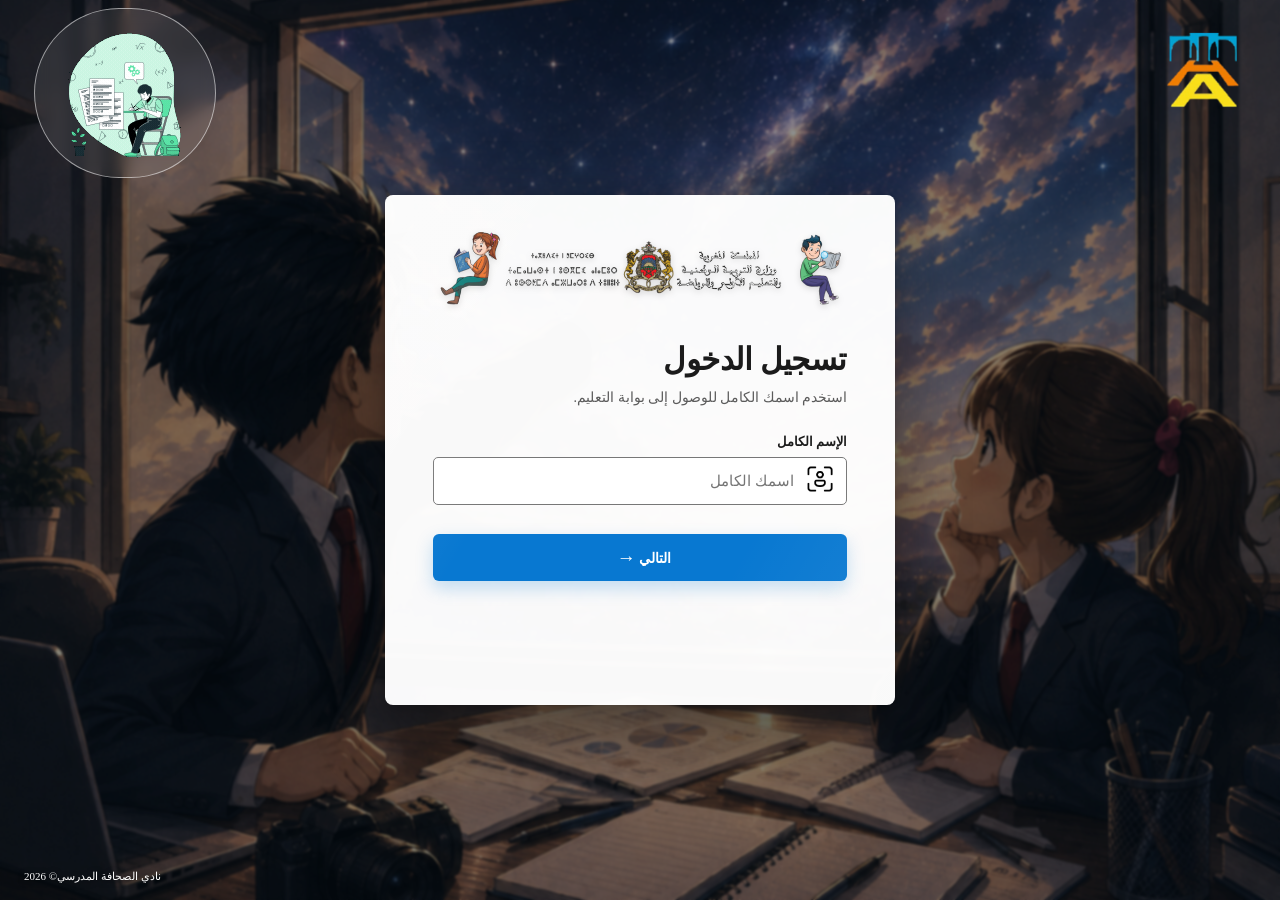
==== index.html @ c652d50c "index.html updattest1" ====
<!doctype html>
<html lang="ar" dir="rtl">
<head>
<meta charset="utf-8">
<meta name="viewport" content="width=device-width,initial-scale=1">
<title>Education Portal — Sign in</title>
<link rel="stylesheet" href="style.css">
</head>
<body>
<div class="bg"></div>
<div class="veil"></div>

<header class="topbar">
  <div class="mini-brand">
    <span><img src="HG.png" style="width:80px;height:80px;" ></span>
  </div>
  <button class="language"><img src="images/icon/tasjile.gif" style="display:block; margin:auto;"></button>
</header>

<main class="viewport">
  <section class="card" id="card">
    <img class="ministry-logo" src="ministry-logo-transparent.png" alt="Education ministry logo">

    <div class="step active" id="emailStep">
      <h1>تسجيل الدخول</h1>
      <p class="subtitle">استخدم اسمك الكامل للوصول إلى بوابة التعليم.</p>

      <label for="email">الإسم الكامل</label>
      <div class="student-input">
        <span class="mail-icon"><img src="images/icon/tilmidename.png" alt="تلميذ" style="width:30px;height:30px;"></span>

        <input
            id="email"
            type="text"
            autocomplete="username"
            placeholder="اسمك الكامل"
        >
        

      </div>

      <button class="next" id="next">التالي <b>→</b></button>
    </div>

    <div class="step" id="passwordStep">
      <button class="back" id="back">‹ Back</button>
      <div class="account" id="account"></div>


      <button type="button" class="next" id="signIn">
            Sign in <span>→</span>
      </button>
    </div>

    <div class="step" id="registerStep">

      <button class="back" id="registerBack">‹ Back</button>

    </div>

    <div class="status" id="status"></div>
    <div class="loading-dots" id="loadingDots" aria-hidden="true">
    <span></span>
    <span></span>
    <span></span>
</div>
    <div class="progress" id="progress"></div>
  </section>
</main>

<footer>
  <span>نادي الصحافة المدرسي© 2026 </span>
</footer>

<script src="script.js"></script>






</body>
</html>
---- style.css ----
*{box-sizing:border-box;font-family: 'Calibri', 'Scheherazade', serif; /* خط عربي جميل */}
:root{--blue:#0067b8;--blue2:#0878d1}
html,body{margin:0;min-height:100%;font-family:"Segoe UI",Arial,sans-serif;color:#1b1b1b}
body{min-height:100vh;overflow:hidden;background:#15283c}
.bg{position:fixed;inset:-1.5%;background:url("background.png") center/cover no-repeat;z-index:-4;filter:saturate(.82) brightness(.78);transform:scale(1.02);animation:backgroundIn 1.2s cubic-bezier(.2,.8,.2,1)}
.veil{position:fixed;inset:0;background:rgba(12,27,44,.30);backdrop-filter:blur(1.2px);z-index:-3}
@keyframes backgroundIn{from{opacity:.72;transform:scale(1.07)}to{opacity:1;transform:scale(1.02)}}

.topbar {
  position: fixed;
  top: 0;
  left: 0;
  right: 0;
  height: 185px;
  padding: 18px 34px;
  display: flex;
  align-items: center; /* يضمن أن العناصر في المنتصف عموديًا */
  justify-content: space-between;
  z-index: 5;
  color: #fff;
}

.mini-brand {
  height: 120px; /* يمكنك تعديل الحجم */
  object-fit: contain;
  vertical-align: middle;
}
.language{border:1px solid #ffffff88;background:#ffffff15;color:#fff;border-radius:999px;padding:9px 15px;font-size:12px;cursor:pointer;backdrop-filter:blur(8px);transition:.2s}
.language:hover{background:#ffffff28;transform:translateY(-1px)}


.viewport{min-height:100vh;display:grid;place-items:center;padding:78px 18px}
.card{width:510px;min-height:510px;background:rgba(255,255,255,.975);border-radius:8px;padding:29px 48px 29px;box-shadow:0 24px 70px #0007,0 2px 10px #0002;position:relative;overflow:hidden;animation:cardIn .62s cubic-bezier(.16,1,.3,1)}
.card:after{content:"";position:absolute;inset:0;pointer-events:none;background:linear-gradient(120deg,#fff8,transparent 35%,transparent 70%,#fff4);opacity:.35}
@keyframes cardIn{from{opacity:0;transform:translateY(24px) scale(.97)}to{opacity:1;transform:none}}

.ministry-logo{display:block;width:100%;height:auto;max-height:105px;object-fit:contain;object-position:center;margin:0 auto 22px;filter:drop-shadow(0 2px 3px #0002)}
.step{display:none;opacity:0}
.step.active{display:block;opacity:1}
.step.enter-next{animation:enterNext .46s cubic-bezier(.16,1,.3,1)}
.step.leave-next{animation:leaveNext .30s cubic-bezier(.4,0,1,1) forwards}
.step.enter-back{animation:enterBack .46s cubic-bezier(.16,1,.3,1)}
.step.leave-back{animation:leaveBack .30s cubic-bezier(.4,0,1,1) forwards}
@keyframes enterNext{from{opacity:0;transform:translateX(42px)}to{opacity:1;transform:translateX(0)}}
@keyframes leaveNext{to{opacity:0;transform:translateX(-42px)}}
@keyframes enterBack{from{opacity:0;transform:translateX(-42px)}to{opacity:1;transform:translateX(0)}}
@keyframes leaveBack{to{opacity:0;transform:translateX(42px)}}

h1{font-size:31px;font-weight:600;margin:0 0 9px;letter-spacing:-.4px}
.subtitle{font-size:14px;color:#5b5b5b;line-height:1.55;margin:0 0 25px}
label{font-size:13px;font-weight:600;display:block;margin-bottom:7px}
.input-wrap{height:49px;border:1px solid #777;border-radius:3px;background:#fff;display:flex;align-items:center;padding:0 11px;gap:10px;transition:border-color .18s,box-shadow .18s,transform .18s}
.input-wrap:focus-within{border-color:var(--blue);box-shadow:0 0 0 1px var(--blue),0 2px 8px #0067b81c;transform:translateY(-1px)}
.input-wrap span{font-size:15px;color:#666}
input{width:100%;height:44px;border:0;outline:0;font-size:15px;background:transparent}
.link{display:inline-block;margin-top:15px;color:var(--blue);text-decoration:none;font-size:13px}.link:hover{text-decoration:underline}
.next{width:100%;height:47px;border:0;border-radius:6px;margin-top:29px;background:var(--blue2);color:#fff;font-size:14px;font-weight:650;cursor:pointer;box-shadow:0 7px 18px #0878d13d;transition:transform .18s cubic-bezier(.2,.8,.2,1),background .18s,box-shadow .18s}
.next b{font-size:19px;margin-left:8px;font-weight:400;vertical-align:-1px}
.next:hover{background:var(--blue);transform:translateY(-2px);box-shadow:0 10px 23px #0878d155}
.next:active{transform:translateY(0) scale(.985)}
.back{border:0;background:transparent;color:#555;font-size:13px;padding:4px 0;margin:0 0 18px;cursor:pointer;transition:.18s}.back:hover{color:var(--blue);transform:translateX(-2px)}
.account{background:#f4f4f4;border-radius:4px;padding:9px 11px;margin-bottom:20px;font-size:13px;direction:ltr;text-align:left}
.status{text-align:center;min-height:18px;margin-top:15px;font-size:12px}.error{color:#a4262c}.success{color:#087443}
.progress{position:absolute;left:0;bottom:0;height:3px;width:0;background:var(--blue);transition:width .42s cubic-bezier(.2,.8,.2,1)}
footer{position:fixed;left:24px;right:24px;bottom:17px;display:flex;gap:19px;align-items:center;justify-content:flex-end;color:#fff;font-size:11px;text-shadow:0 1px 6px #0009}
footer a{color:#fff;text-decoration:none}footer a:hover{text-decoration:underline}
@media(max-width:620px){.topbar{padding:16px 18px}.card{width:100%;max-width:510px;padding:25px 25px 28px;border-radius:8px}.ministry-logo{max-height:85px}.viewport{padding:76px 12px}.bg{background-position:center}.veil{background:rgba(14,29,47,.43)}footer{font-size:9px;gap:11px}}
/* Microsoft-style loading dots */
.loading-dots {
    display: none;
    justify-content: center;
    align-items: center;
    gap: 7px;
    height: 32px;
    margin-top: 12px;
}

.loading-dots.active {
    display: flex;
}

.loading-dots span {
    width: 7px;
    height: 7px;
    border-radius: 50%;
    background: #0067b8;
    animation: loadingDot 0.9s infinite ease-in-out;
}

.loading-dots span:nth-child(2) {
    animation-delay: 0.15s;
}

.loading-dots span:nth-child(3) {
    animation-delay: 0.30s;
}

@keyframes loadingDot {
    0%, 70%, 100% {
        transform: translateY(0);
        opacity: .35;
    }

    35% {
        transform: translateY(-7px);
        opacity: 1;
    }
}
.student-input {
    height: 48px;
    border: 1px solid #777;
    border-radius: 5px;
    background: #fff;
    display: flex;
    align-items: center;
    padding: 0 11px;
    gap: 9px;
    direction: ltr;
    transition: border-color .18s, box-shadow .18s;
    direction: rtl;
    text-align: right;
    font-family: 'Calibri', 'Scheherazade', serif; /* خط عربي جميل */


}

.student-input:focus-within {
    border-color: #0067b8;
    box-shadow: 0 0 0 1px #0067b8;
}

.mail-icon {
    color: #666;
    font-size: 15px;
}

.student-input input {
    flex: 1;
    min-width: 0;
    height: 44px;
    border: 0;
    outline: 0;
    font-size: 15px;
    background: transparent;
}

.domain {
    color: #777;
    font-size: 14px;
    white-space: nowrap;
    user-select: none;
}

.password-wrap {
    position: relative;
}

.password-wrap input {
    padding-right: 42px;
}

.eye-btn {
    position: absolute;
    right: 8px;
    top: 50%;
    transform: translateY(-50%);
    width: 34px;
    height: 34px;
    margin: 0;
    padding: 0;
    border: 0;
    background: transparent;
    color: #555;
    cursor: pointer;
    font-size: 17px;
    box-shadow: none;
}

.eye-btn:hover {
    background: #f2f2f2;
    transform: translateY(-50%);
    box-shadow: none;
}


/* Professional password-step entrance */
#passwordStep.enter-next {
    animation: passwordEntrance 0.55s cubic-bezier(.16, 1, .3, 1) both;
}

@keyframes passwordEntrance {
    0% {
        opacity: 0;
        transform: translateX(35px) scale(.98);
        filter: blur(3px);
    }

    60% {
        opacity: 1;
        transform: translateX(-4px) scale(1);
        filter: blur(0);
    }

    100% {
        opacity: 1;
        transform: translateX(0) scale(1);
    }
}

/* ==============================
   STUDENT REGISTRATION
   ============================== */

.register-label {
    margin-top: 16px;
}

#registerStep input {
    width: 100%;
    height: 44px;
    border: 1px solid #777;
    border-radius: 5px;
    padding: 0 10px;
    font-size: 14px;
    outline: none;
    transition: .2s;
}

#registerStep input:focus {
    border-color: #0067b8;
    box-shadow: 0 0 0 1px #0067b8;
}

#registerStep {
    max-height: 390px;
    overflow-y: auto;
    padding-right: 3px;
}

#registerStep::-webkit-scrollbar {
    width: 5px;
}

#registerStep::-webkit-scrollbar-thumb {
    background: #ccc;
    border-radius: 10px;
}
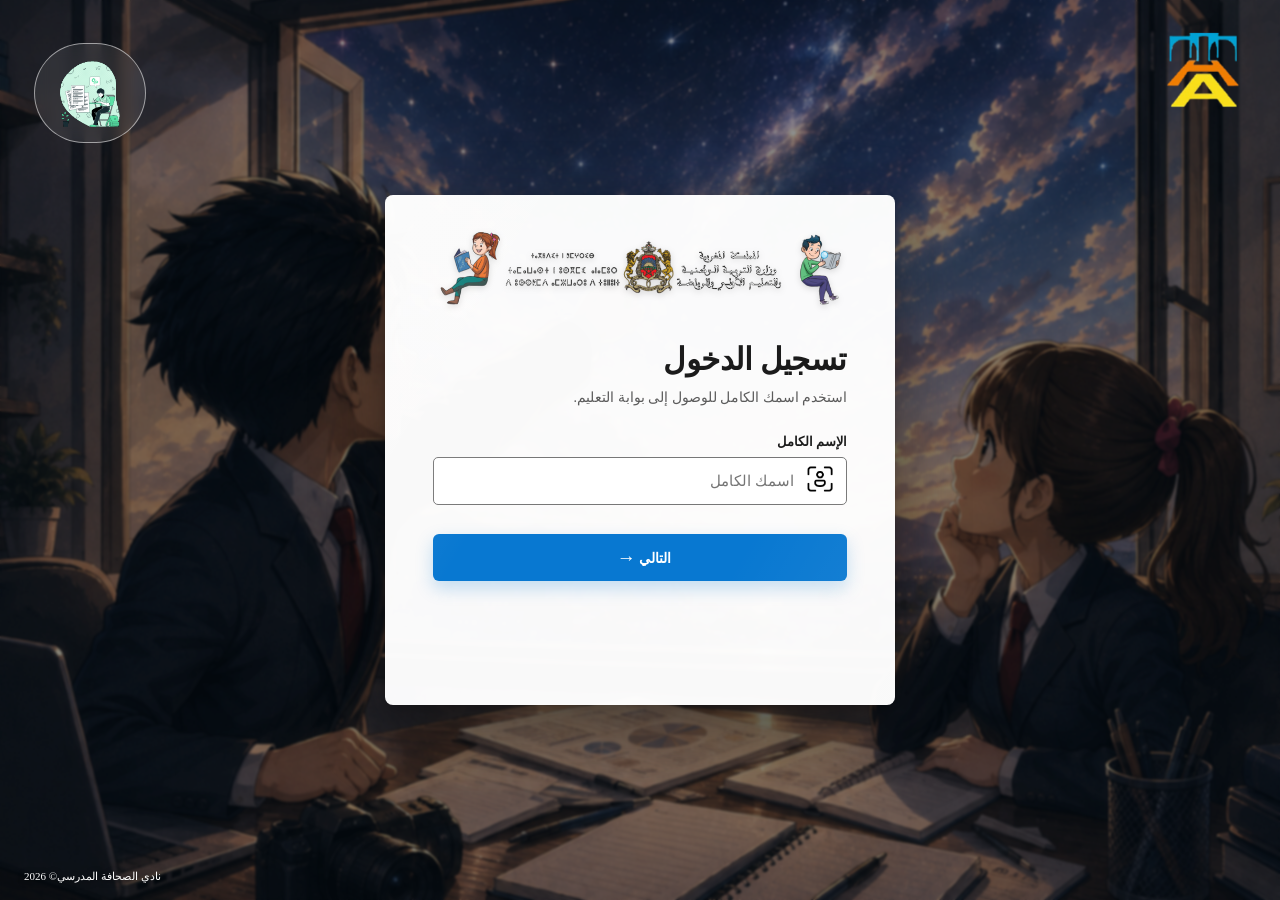
==== commit ae3c6b81: "Update index.html" ====
--- a/index.html
+++ b/index.html
@@ -3,7 +3,8 @@
 <head>
 <meta charset="utf-8">
 <meta name="viewport" content="width=device-width,initial-scale=1">
-<title>Education Portal — Sign in</title>
+<link rel="icon" type="image/png" href="images/icon/hed.png">
+<title>فضاء التلميذ-تسجيل الدخول</title>
 <link rel="stylesheet" href="style.css">
 </head>
 <body>
@@ -14,7 +15,7 @@
   <div class="mini-brand">
     <span><img src="HG.png" style="width:80px;height:80px;" ></span>
   </div>
-  <button class="language"><img src="images/icon/tasjile.gif" style="display:block; margin:auto;"></button>
+  <button class="language"><img src="images/icon/tasjile.gif" style="display:block; margin:auto;width:80px;height:80px;"></button>
 </header>
 
 <main class="viewport">
@@ -80,4 +81,4 @@
 
 
 </body>
-</html>+</html>
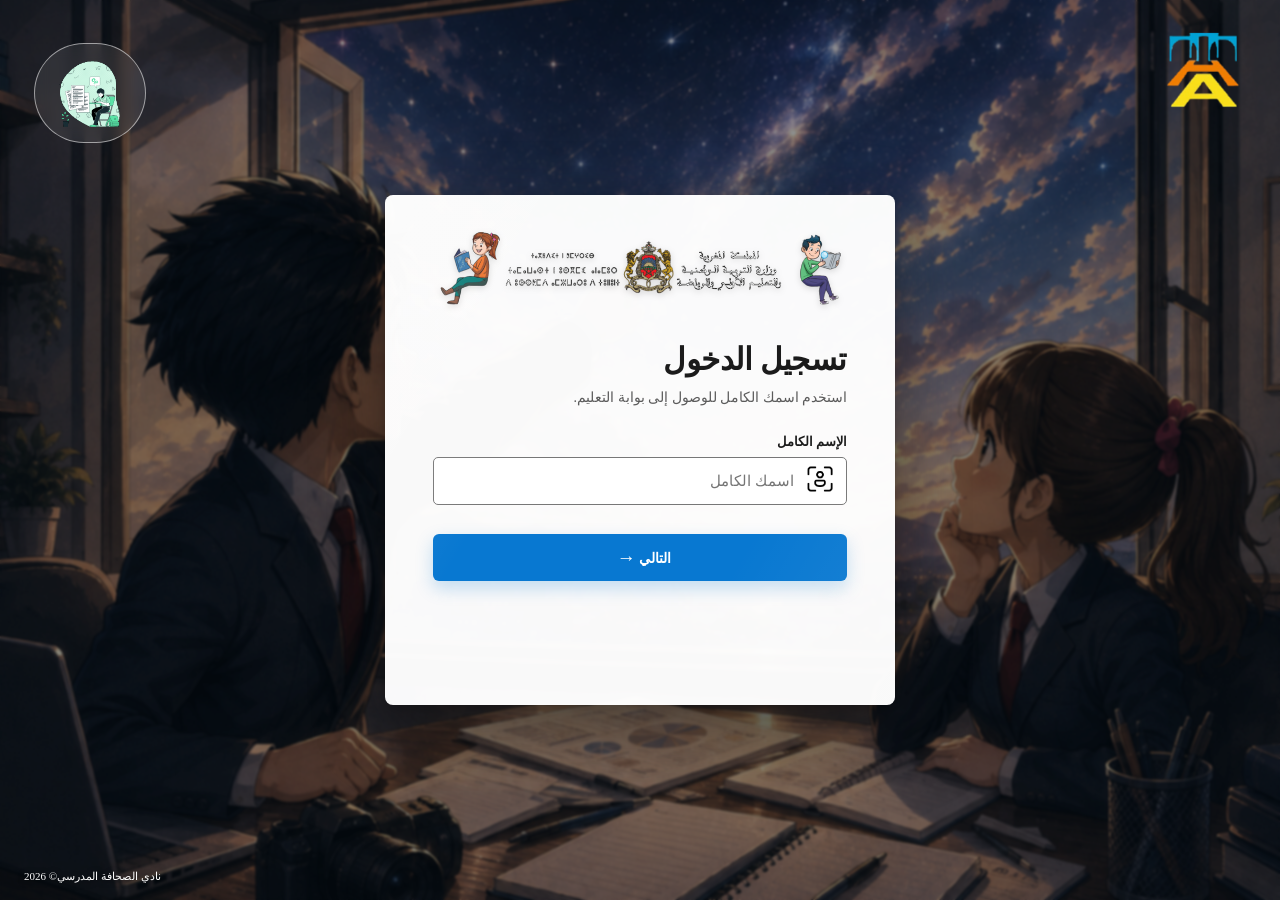
==== commit 8872aee0: "new update" ====
--- a/index.html
+++ b/index.html
@@ -81,4 +81,4 @@
 
 
 </body>
-</html>
+</html>
